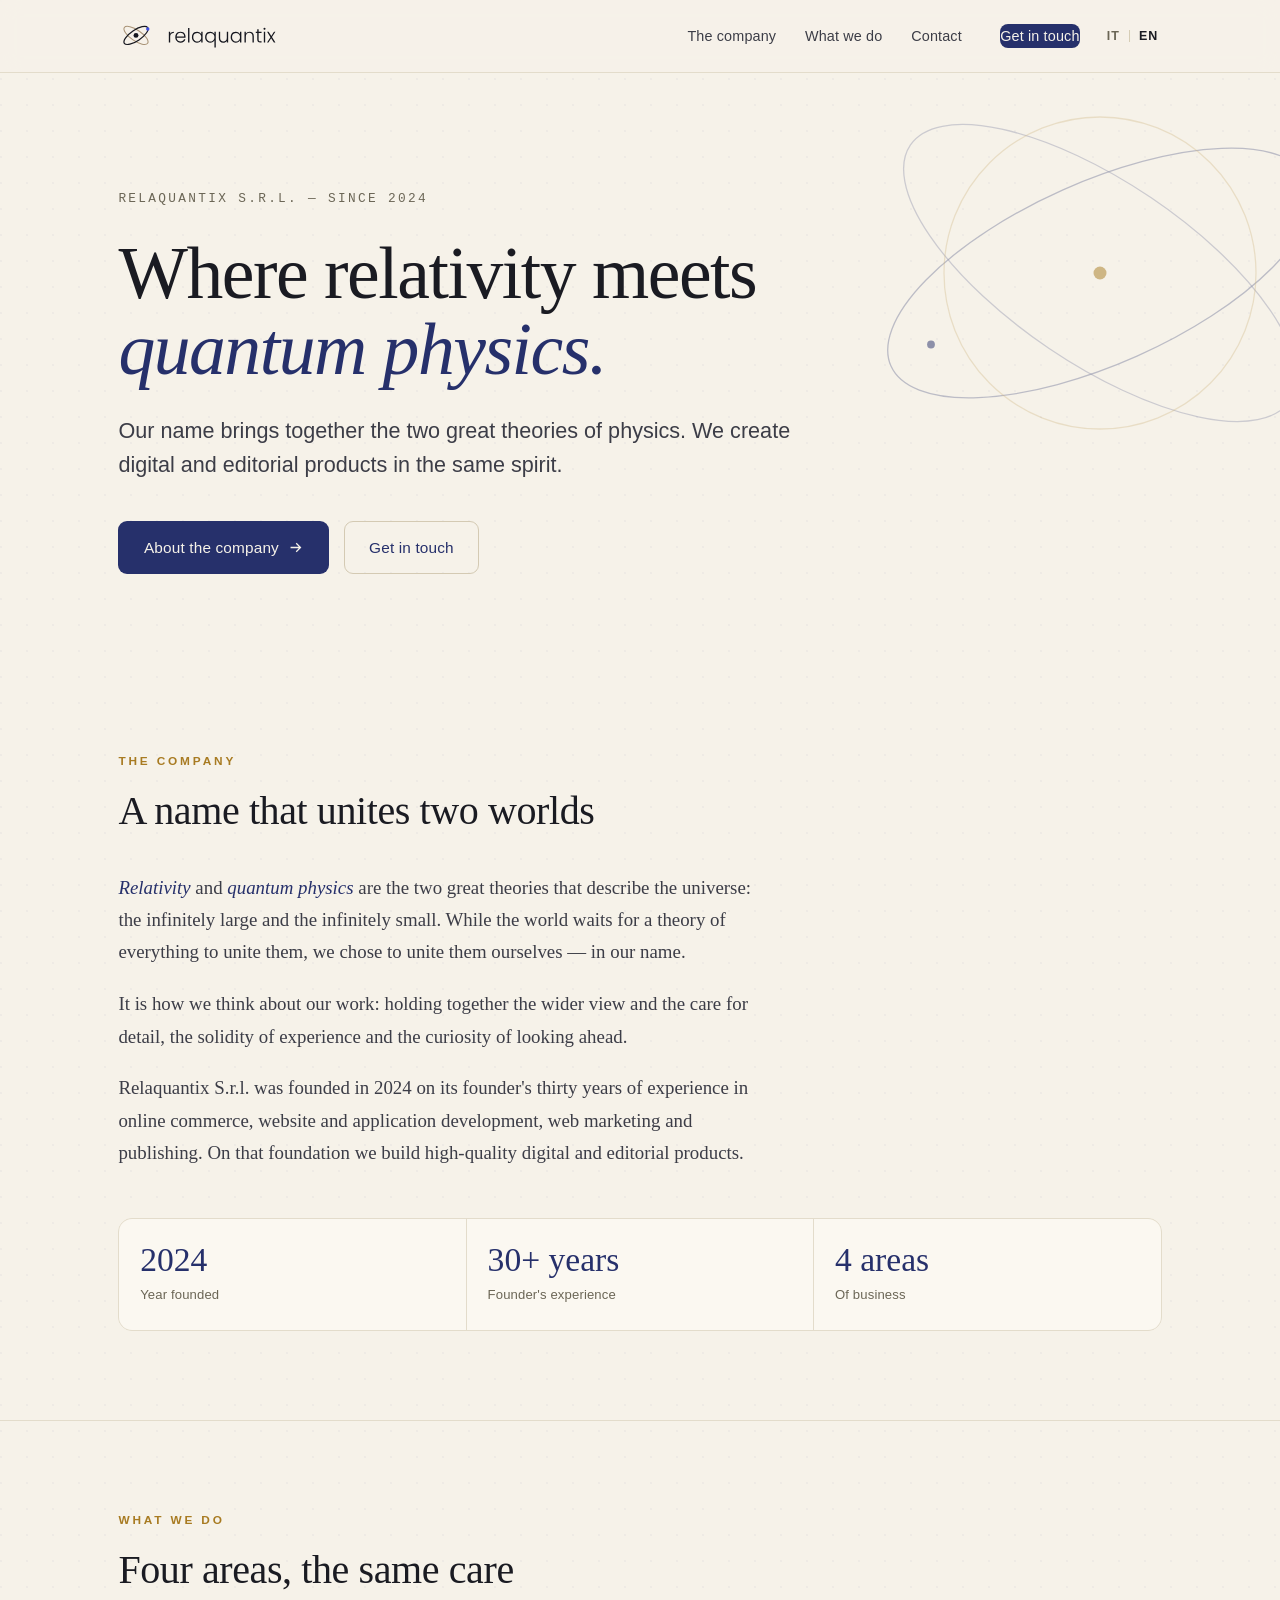
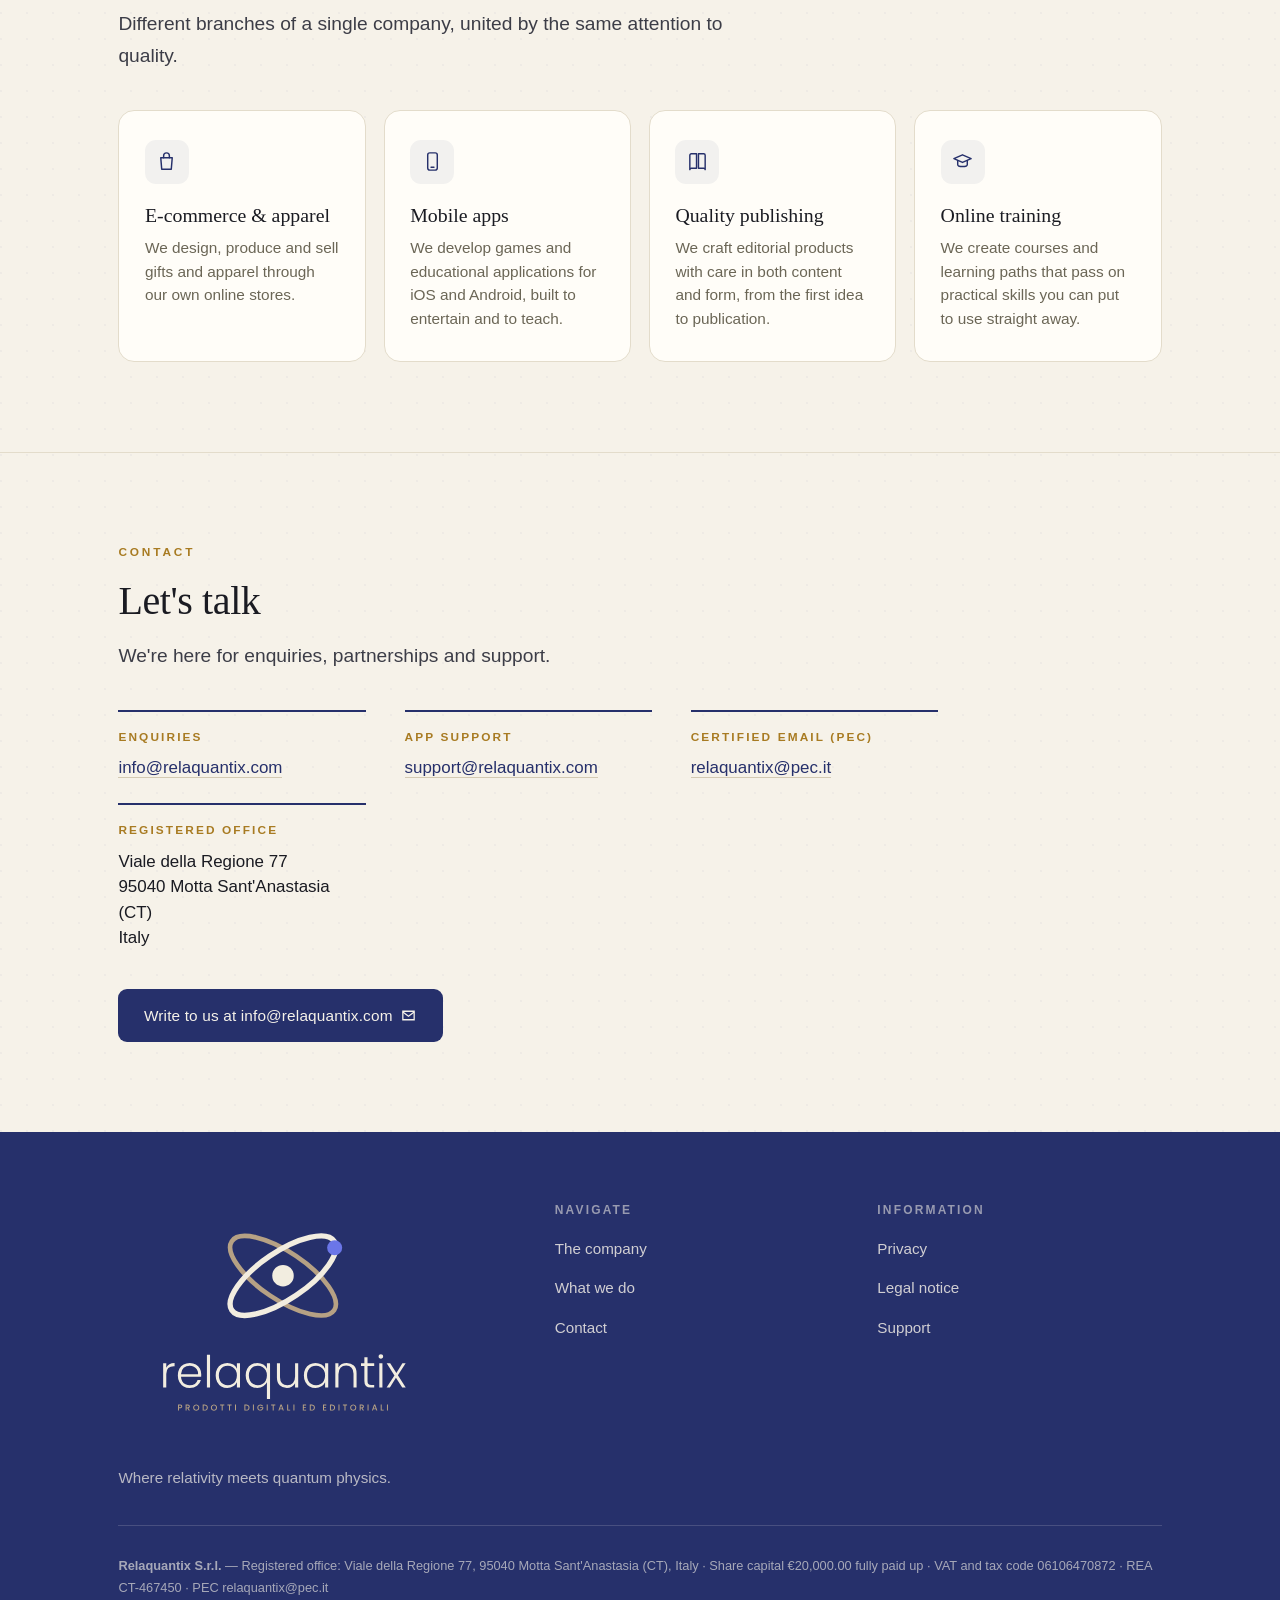
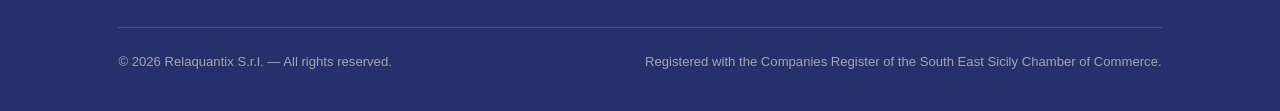
==== en/index.html @ daadb249 "Versione inglese del sito con selettore IT/EN L'italiano resta alla radice, l'inglese vive sotto /en" ====
<!DOCTYPE html>
<html lang="en">
<head>
  <meta charset="UTF-8">
  <meta name="viewport" content="width=device-width, initial-scale=1">
  <title>Relaquantix S.r.l. — High-quality digital and editorial products</title>
  <meta name="description" content="Relaquantix S.r.l. creates high-quality digital and editorial products: e-commerce and apparel, mobile apps, publishing and online training. Where relativity meets quantum physics.">
  <link rel="canonical" href="https://relaquantix.com/en/">
  <link rel="alternate" hreflang="it" href="https://relaquantix.com/">
  <link rel="alternate" hreflang="en" href="https://relaquantix.com/en/">
  <link rel="alternate" hreflang="x-default" href="https://relaquantix.com/">
  <meta name="theme-color" content="#f6f2e9">
  <link rel="icon" href="/assets/img/favicon.svg" type="image/svg+xml">
  <meta property="og:type" content="website">
  <meta property="og:site_name" content="Relaquantix S.r.l.">
  <meta property="og:title" content="Relaquantix S.r.l. — High-quality digital and editorial products">
  <meta property="og:description" content="Where relativity meets quantum physics. E-commerce, apps, publishing and online training.">
  <meta property="og:url" content="https://relaquantix.com/en/">
  <meta property="og:locale" content="en_GB">
  <meta property="og:locale:alternate" content="it_IT">
  <link rel="stylesheet" href="/assets/css/style.css?v=6">
</head>
<body>
  <a class="skip-link" href="#main">Skip to content</a>

  <header class="site-header">
    <div class="wrap nav-inner">
      <a class="brand" href="/en/" aria-label="Relaquantix, home">
        <svg class="brand-mark" viewBox="0 0 220 176" aria-hidden="true">
          <ellipse cx="110" cy="82" rx="86" ry="33" transform="rotate(34 110 82)" fill="none" stroke="#a99377" stroke-width="6.5"/>
          <ellipse cx="110" cy="82" rx="86" ry="33" transform="rotate(-34 110 82)" fill="none" stroke="#16171f" stroke-width="7.5"/>
          <circle cx="110" cy="82" r="15" fill="#16171f"/>
          <circle cx="182" cy="43" r="10.5" fill="#3f4fe0"/>
        </svg>
        <img class="brand-wordmark" src="/assets/img/logo/wordmark.svg?v=6" width="706" height="160" alt="">
      </a>
      <ul class="nav-links" id="nav-links">
        <li><a href="#about">The company</a></li>
        <li><a href="#what-we-do">What we do</a></li>
        <li><a href="#contact">Contact</a></li>
        <li><a class="nav-cta" href="#contact">Get in touch</a></li>
      </ul>
      <div class="lang">
        <a href="/" hreflang="it" lang="it">IT</a>
        <span class="lang-sep" aria-hidden="true">|</span>
        <a href="/en/" hreflang="en" aria-current="true">EN</a>
      </div>
      <button class="nav-toggle" aria-label="Open menu" aria-expanded="false" aria-controls="nav-links">
        <svg viewBox="0 0 24 24" aria-hidden="true"><path d="M4 7h16M4 12h16M4 17h16"/></svg>
      </button>
    </div>
  </header>

  <main id="main">
    <section class="hero">
      <div class="wrap">
        <svg class="hero-motif" viewBox="0 0 400 400" fill="none" aria-hidden="true">
          <ellipse cx="200" cy="200" rx="176" ry="70" transform="rotate(-24 200 200)" stroke="#26306b" stroke-width="1" opacity="0.55"/>
          <ellipse cx="200" cy="200" rx="176" ry="70" transform="rotate(34 200 200)" stroke="#26306b" stroke-width="1" opacity="0.4"/>
          <ellipse cx="200" cy="200" rx="120" ry="120" stroke="#a87b22" stroke-width="1" opacity="0.35"/>
          <circle cx="200" cy="200" r="5" fill="#a87b22"/>
          <circle cx="345" cy="150" r="3.4" fill="#26306b"/>
          <circle cx="70" cy="255" r="3" fill="#26306b"/>
        </svg>
        <div class="hero-inner">
          <p class="hero-eyebrow">Relaquantix S.r.l. — since 2024</p>
          <h1 class="hero-title">Where relativity meets <span class="accent">quantum physics.</span></h1>
          <p class="hero-sub">Our name brings together the two great theories of physics. We create digital and editorial products in the same spirit.</p>
          <div class="btn-row">
            <a class="btn btn-primary" href="#about">About the company
              <svg viewBox="0 0 24 24" aria-hidden="true"><path d="M5 12h14M13 6l6 6-6 6"/></svg>
            </a>
            <a class="btn btn-ghost" href="#contact">Get in touch</a>
          </div>
        </div>
      </div>
    </section>

    <section class="section" id="about" aria-labelledby="about-title">
      <div class="wrap">
        <div class="section-head reveal">
          <p class="eyebrow">The company</p>
          <h2 class="section-title" id="about-title">A name that unites two worlds</h2>
        </div>
        <div class="prose reveal">
          <p><em>Relativity</em> and <em>quantum physics</em> are the two great theories that describe the universe: the infinitely large and the infinitely small. While the world waits for a theory of everything to unite them, we chose to unite them ourselves — in our name.</p>
          <p>It is how we think about our work: holding together the wider view and the care for detail, the solidity of experience and the curiosity of looking ahead.</p>
          <p>Relaquantix S.r.l. was founded in 2024 on its founder's thirty years of experience in online commerce, website and application development, web marketing and publishing. On that foundation we build high-quality digital and editorial products.</p>
        </div>
        <div class="stats reveal">
          <div class="stat"><div class="stat-num">2024</div><div class="stat-label">Year founded</div></div>
          <div class="stat"><div class="stat-num">30+ years</div><div class="stat-label">Founder's experience</div></div>
          <div class="stat"><div class="stat-num">4 areas</div><div class="stat-label">Of business</div></div>
        </div>
      </div>
    </section>

    <section class="section" id="what-we-do" aria-labelledby="what-title">
      <div class="wrap">
        <div class="section-head reveal">
          <p class="eyebrow">What we do</p>
          <h2 class="section-title" id="what-title">Four areas, the same care</h2>
          <p class="lead">Different branches of a single company, united by the same attention to quality.</p>
        </div>
        <div class="cards">
          <article class="card reveal">
            <div class="card-ico"><svg viewBox="0 0 24 24" aria-hidden="true"><path d="M6 8h12l-1 12H7L6 8Z"/><path d="M9 8V6a3 3 0 0 1 6 0v2"/></svg></div>
            <h3 class="card-title">E-commerce &amp; apparel</h3>
            <p class="card-desc">We design, produce and sell gifts and apparel through our own online stores.</p>
          </article>
          <article class="card reveal">
            <div class="card-ico"><svg viewBox="0 0 24 24" aria-hidden="true"><rect x="7" y="3" width="10" height="18" rx="2.2"/><path d="M10.5 18h3"/></svg></div>
            <h3 class="card-title">Mobile apps</h3>
            <p class="card-desc">We develop games and educational applications for iOS and Android, built to entertain and to teach.</p>
          </article>
          <article class="card reveal">
            <div class="card-ico"><svg viewBox="0 0 24 24" aria-hidden="true"><path d="M4 5.5A1.5 1.5 0 0 1 5.5 4H11v15H5.5A1.5 1.5 0 0 0 4 20.5Z"/><path d="M20 5.5A1.5 1.5 0 0 0 18.5 4H13v15h5.5A1.5 1.5 0 0 1 20 20.5Z"/></svg></div>
            <h3 class="card-title">Quality publishing</h3>
            <p class="card-desc">We craft editorial products with care in both content and form, from the first idea to publication.</p>
          </article>
          <article class="card reveal">
            <div class="card-ico"><svg viewBox="0 0 24 24" aria-hidden="true"><path d="M3 9l9-4 9 4-9 4-9-4Z"/><path d="M7 11v4c0 1.3 2.2 2.3 5 2.3s5-1 5-2.3v-4"/></svg></div>
            <h3 class="card-title">Online training</h3>
            <p class="card-desc">We create courses and learning paths that pass on practical skills you can put to use straight away.</p>
          </article>
        </div>
      </div>
    </section>

    <section class="section" id="contact" aria-labelledby="contact-title">
      <div class="wrap">
        <div class="section-head reveal">
          <p class="eyebrow">Contact</p>
          <h2 class="section-title" id="contact-title">Let's talk</h2>
          <p class="lead">We're here for enquiries, partnerships and support.</p>
        </div>
        <div class="contact-grid reveal">
          <div class="contact-item">
            <div class="contact-label">Enquiries</div>
            <div class="contact-value"><a href="mailto:info@relaquantix.com">info@relaquantix.com</a></div>
          </div>
          <div class="contact-item">
            <div class="contact-label">App support</div>
            <div class="contact-value"><a href="mailto:support@relaquantix.com">support@relaquantix.com</a></div>
          </div>
          <div class="contact-item">
            <div class="contact-label">Certified email (PEC)</div>
            <div class="contact-value"><a href="mailto:relaquantix@pec.it">relaquantix@pec.it</a></div>
          </div>
          <div class="contact-item">
            <div class="contact-label">Registered office</div>
            <div class="contact-value">Viale della Regione 77<br>95040 Motta Sant'Anastasia (CT)<br>Italy</div>
          </div>
        </div>
        <div class="btn-row reveal">
          <a class="btn btn-primary" href="mailto:info@relaquantix.com">Write to us at info@relaquantix.com
            <svg viewBox="0 0 24 24" aria-hidden="true"><path d="M4 6h16v12H4z"/><path d="M4 7l8 6 8-6"/></svg>
          </a>
        </div>
      </div>
    </section>
  </main>

  <footer class="site-footer">
    <div class="wrap">
      <div class="footer-inner">
        <div class="footer-brand">
          <img class="footer-logo" src="/assets/img/logo/lockup-vertical-dark.svg?v=6" width="460" height="336" alt="Relaquantix">
          <p class="footer-tag">Where relativity meets quantum physics.</p>
        </div>
        <nav class="footer-col" aria-label="Navigate">
          <h4>Navigate</h4>
          <ul>
            <li><a href="#about">The company</a></li>
            <li><a href="#what-we-do">What we do</a></li>
            <li><a href="#contact">Contact</a></li>
          </ul>
        </nav>
        <nav class="footer-col" aria-label="Information">
          <h4>Information</h4>
          <ul>
            <li><a href="/en/privacy.html">Privacy</a></li>
            <li><a href="/en/legal.html">Legal notice</a></li>
            <li><a href="/en/support.html">Support</a></li>
          </ul>
        </nav>
      </div>
      <div class="footer-legal">
        <strong>Relaquantix S.r.l.</strong> — Registered office: Viale della Regione 77, 95040 Motta Sant'Anastasia (CT), Italy · Share capital €20,000.00 fully paid up · VAT and tax code 06106470872 · REA CT-467450 · PEC relaquantix@pec.it
      </div>
      <div class="footer-bottom">
        <span>© <span id="year">2026</span> Relaquantix S.r.l. — All rights reserved.</span>
        <span>Registered with the Companies Register of the South East Sicily Chamber of Commerce.</span>
      </div>
    </div>
  </footer>

  <script src="/assets/js/main.js?v=6" defer></script>
</body>
</html>
---- assets/css/style.css ----
/* Relaquantix S.r.l. — direzione visiva "Luce editoriale"
   Sistema di stile condiviso da tutte le pagine. */

:root{
  --ivory:#f6f2e9;
  --ivory-2:#fbf8f1;
  --paper:#fffdf8;
  --ink:#1a1b22;
  --ink-soft:#3c3d47;
  --muted:#6b6656;
  --indigo:#26306b;
  --indigo-2:#343f88;
  --gold:#a87b22;
  --gold-2:#c19233;
  --line:#e3dccb;
  --line-2:#d4cab3;
  --maxw:1120px;
  --read:70ch;
  --serif:"Baskerville","Baskerville Old Face","Hoefler Text","Big Caslon",Georgia,"Times New Roman",serif;
  --sans:-apple-system,BlinkMacSystemFont,"Segoe UI",Roboto,"Helvetica Neue",Arial,sans-serif;
  --mono:ui-monospace,"SF Mono",Menlo,Consolas,monospace;
  --shadow:0 22px 50px -28px rgba(26,27,34,.35);
}

*,*::before,*::after{box-sizing:border-box;}
html{scroll-behavior:smooth;-webkit-text-size-adjust:100%;}
body{
  margin:0;
  background:
    radial-gradient(circle at 1px 1px, rgba(38,48,107,.035) 1px, transparent 0) 0 0/26px 26px,
    var(--ivory);
  color:var(--ink);
  font-family:var(--sans);
  font-size:17px;
  line-height:1.65;
  -webkit-font-smoothing:antialiased;
  text-rendering:optimizeLegibility;
}
h1,h2,h3,h4{font-family:var(--serif);font-weight:500;line-height:1.14;color:var(--ink);margin:0;text-wrap:balance;}
p{margin:0;}
a{color:var(--indigo);text-decoration:none;}
img,svg{max-width:100%;display:block;}

.wrap{max-width:var(--maxw);margin:0 auto;padding:0 clamp(1.2rem,4vw,2.4rem);}
.sr-only{position:absolute;width:1px;height:1px;padding:0;margin:-1px;overflow:hidden;clip:rect(0,0,0,0);border:0;}
.skip-link{position:absolute;left:-999px;top:0;z-index:100;background:var(--indigo);color:var(--ivory);
  padding:.7em 1.1em;border-radius:0 0 8px 0;}
.skip-link:focus{left:0;}
:focus-visible{outline:2.5px solid var(--gold-2);outline-offset:3px;border-radius:2px;}

/* ---------- Header ---------- */
.site-header{position:sticky;top:0;z-index:50;background:rgba(246,242,233,.86);
  backdrop-filter:saturate(140%) blur(10px);-webkit-backdrop-filter:saturate(140%) blur(10px);
  border-bottom:1px solid var(--line);}
.nav-inner{display:flex;align-items:center;gap:1.5rem;height:72px;}
.brand{display:flex;align-items:center;gap:.6rem;text-decoration:none;flex:none;}
.brand-mark{width:36px;height:auto;flex:none;}
.brand-wordmark{height:26px;width:auto;display:block;}
.nav-links{display:flex;align-items:center;gap:1.8rem;margin-left:auto;list-style:none;padding:0;}
.nav-links a{color:var(--ink-soft);font-size:.9rem;letter-spacing:.01em;position:relative;padding:.3em 0;}
.nav-links a:hover{color:var(--indigo);}
.nav-links a::after{content:"";position:absolute;left:0;right:100%;bottom:0;height:1.5px;
  background:var(--gold);transition:right .28s ease;}
.nav-links a:hover::after{right:0;}
.nav-cta{margin-left:.6rem;background:var(--indigo);color:var(--ivory)!important;
  padding:.55em 1.1em;border-radius:8px;font-size:.86rem;font-weight:500;letter-spacing:.01em;}
.nav-cta::after{display:none;}
.nav-cta:hover{background:var(--indigo-2);}
.lang{display:flex;align-items:center;gap:.3rem;flex:none;}
.lang a{font-family:var(--sans);font-size:.78rem;font-weight:600;letter-spacing:.09em;
  color:var(--muted);padding:.4em .25em;border-radius:4px;}
.lang a:hover{color:var(--indigo);}
.lang a[aria-current="true"]{color:var(--ink);}
.lang-sep{color:var(--line-2);font-size:.75rem;user-select:none;}
.nav-toggle{display:none;width:44px;height:44px;border:1px solid var(--line-2);
  background:transparent;border-radius:8px;cursor:pointer;color:var(--ink);}
.nav-toggle svg{width:22px;height:22px;margin:auto;stroke:currentColor;fill:none;stroke-width:1.7;}

/* ---------- Sections ---------- */
main{display:block;}
.section{padding:clamp(3.4rem,7vw,6rem) 0;scroll-margin-top:88px;}
.section + .section{border-top:1px solid var(--line);}
.section-head{max-width:var(--read);margin-bottom:2.4rem;}
.eyebrow{font-family:var(--sans);font-size:.74rem;font-weight:600;letter-spacing:.24em;
  text-transform:uppercase;color:var(--gold);margin-bottom:1rem;}
.section-title{font-size:clamp(1.7rem,3.6vw,2.5rem);letter-spacing:-.01em;}
.lead{font-size:clamp(1.05rem,2vw,1.2rem);color:var(--ink-soft);margin-top:1rem;}
.prose{font-family:var(--serif);font-size:1.18rem;line-height:1.72;color:var(--ink-soft);max-width:var(--read);}
.prose p + p{margin-top:1.2rem;}
.prose em{color:var(--indigo);font-style:italic;}

/* ---------- Hero ---------- */
.hero{position:relative;overflow:hidden;padding:clamp(4rem,9vw,7.5rem) 0 clamp(3.4rem,7vw,5.5rem);}
.hero-motif{position:absolute;top:-60px;right:-80px;width:min(48vw,520px);opacity:.5;pointer-events:none;z-index:0;}
.hero-inner{position:relative;z-index:1;max-width:820px;}
.hero-eyebrow{font-family:var(--mono);font-size:.8rem;letter-spacing:.18em;text-transform:uppercase;
  color:var(--muted);margin-bottom:1.6rem;}
.hero-title{font-size:clamp(2.5rem,6.5vw,4.6rem);line-height:1.04;letter-spacing:-.02em;}
.hero-title .accent{color:var(--indigo);font-style:italic;}
.hero-sub{font-size:clamp(1.1rem,2.2vw,1.35rem);color:var(--ink-soft);max-width:56ch;margin-top:1.6rem;line-height:1.6;}
.btn-row{display:flex;flex-wrap:wrap;gap:.9rem;margin-top:2.4rem;}
.btn{display:inline-flex;align-items:center;gap:.5em;font-family:var(--sans);font-size:.96rem;
  font-weight:500;letter-spacing:.01em;padding:.85em 1.6em;border-radius:9px;cursor:pointer;
  border:1px solid transparent;transition:transform .18s ease,background .2s ease,box-shadow .2s ease;}
.btn:active{transform:translateY(1px);}
.btn-primary{background:var(--indigo);color:var(--ivory);box-shadow:var(--shadow);}
.btn-primary:hover{background:var(--indigo-2);}
.btn-ghost{background:transparent;border-color:var(--line-2);color:var(--indigo);}
.btn-ghost:hover{border-color:var(--indigo);background:rgba(38,48,107,.04);}
.btn svg{width:17px;height:17px;stroke:currentColor;fill:none;stroke-width:1.8;}

/* ---------- Stats ---------- */
.stats{display:grid;grid-template-columns:repeat(3,minmax(0,1fr));gap:1px;margin-top:3rem;
  background:var(--line);border:1px solid var(--line);border-radius:14px;overflow:hidden;}
.stat{background:var(--ivory-2);padding:1.5rem 1.3rem;}
.stat-num{font-family:var(--serif);font-size:clamp(1.6rem,3vw,2.1rem);color:var(--indigo);line-height:1;}
.stat-label{font-size:.82rem;color:var(--muted);margin-top:.5rem;letter-spacing:.01em;}

/* ---------- Cards ---------- */
.cards{display:grid;grid-template-columns:repeat(auto-fit,minmax(232px,1fr));gap:1.1rem;}
.card{background:var(--paper);border:1px solid var(--line);border-radius:16px;padding:1.8rem 1.6rem 1.9rem;
  transition:transform .22s ease,box-shadow .22s ease,border-color .22s ease;}
.card:hover{transform:translateY(-4px);box-shadow:var(--shadow);border-color:var(--line-2);}
.card-ico{width:44px;height:44px;border-radius:11px;background:rgba(38,48,107,.06);
  display:grid;place-items:center;color:var(--indigo);margin-bottom:1.3rem;}
.card-ico svg{width:23px;height:23px;stroke:currentColor;fill:none;stroke-width:1.5;stroke-linecap:round;stroke-linejoin:round;}
.card-title{font-size:1.24rem;margin-bottom:.55rem;}
.card-desc{font-size:.96rem;color:var(--muted);line-height:1.55;}

/* ---------- Contact ---------- */
.contact-grid{display:grid;grid-template-columns:repeat(auto-fit,minmax(240px,1fr));gap:1.4rem 2.4rem;
  max-width:820px;}
.contact-item{border-top:2px solid var(--indigo);padding-top:1rem;}
.contact-label{font-size:.74rem;font-weight:600;letter-spacing:.18em;text-transform:uppercase;
  color:var(--gold);margin-bottom:.5rem;}
.contact-value{font-size:1.06rem;color:var(--ink);line-height:1.5;}
.contact-value a{border-bottom:1px solid var(--line-2);}
.contact-value a:hover{border-color:var(--gold);color:var(--gold);}

/* ---------- Footer ---------- */
.site-footer{background:var(--indigo);color:rgba(246,242,233,.82);margin-top:0;}
.site-footer a{color:rgba(246,242,233,.82);}
.footer-inner{display:grid;grid-template-columns:1.4fr 1fr 1fr;gap:2.4rem;
  padding:clamp(3rem,6vw,4.5rem) 0 2.2rem;}
.footer-logo{width:min(100%,330px);height:auto;}
.footer-tag{margin-top:1.3rem;font-size:.95rem;line-height:1.6;max-width:34ch;color:rgba(246,242,233,.7);}
.footer-col h4{font-family:var(--sans);font-size:.75rem;font-weight:600;letter-spacing:.18em;
  text-transform:uppercase;color:rgba(246,242,233,.55);margin-bottom:1.1rem;}
.footer-col ul{list-style:none;padding:0;margin:0;display:flex;flex-direction:column;gap:.7rem;}
.footer-col a{font-size:.95rem;}
.footer-col a:hover{color:var(--gold-2);}
.footer-legal{border-top:1px solid rgba(246,242,233,.16);padding:1.8rem 0;
  font-size:.8rem;line-height:1.7;color:rgba(246,242,233,.62);}
.footer-bottom{border-top:1px solid rgba(246,242,233,.16);padding:1.4rem 0 2.4rem;
  display:flex;flex-wrap:wrap;gap:.6rem 1.4rem;justify-content:space-between;
  font-size:.82rem;color:rgba(246,242,233,.6);}

/* ---------- Documento (privacy / note legali / supporto) ---------- */
.doc{padding:clamp(2.6rem,6vw,4.5rem) 0 clamp(3rem,7vw,5rem);}
.doc-inner{max-width:760px;}
.back-link{display:inline-flex;align-items:center;gap:.4em;font-size:.9rem;color:var(--muted);margin-bottom:2rem;}
.back-link:hover{color:var(--indigo);}
.back-link svg{width:16px;height:16px;stroke:currentColor;fill:none;stroke-width:1.8;}
.doc-title{font-size:clamp(2rem,4.5vw,2.9rem);letter-spacing:-.01em;}
.doc-updated{font-size:.86rem;color:var(--muted);margin-top:.8rem;font-family:var(--mono);letter-spacing:.02em;}
.doc-body{margin-top:2.6rem;color:var(--ink-soft);}
.doc-body h2{font-size:1.35rem;color:var(--indigo);margin:2.4rem 0 .8rem;}
.doc-body h3{font-size:1.08rem;font-family:var(--sans);font-weight:600;color:var(--ink);margin:1.6rem 0 .5rem;}
.doc-body p{margin:.7rem 0;line-height:1.7;}
.doc-body ul{margin:.7rem 0;padding-left:1.3rem;}
.doc-body li{margin:.4rem 0;line-height:1.65;}
.doc-body a{border-bottom:1px solid var(--line-2);}
.doc-body a:hover{border-color:var(--gold);}
.doc-note{background:var(--ivory-2);border:1px solid var(--line);border-left:3px solid var(--gold);
  border-radius:0 10px 10px 0;padding:1.1rem 1.3rem;margin:1.6rem 0;font-size:.95rem;}

/* ---------- Motion ---------- */
.reveal{opacity:0;transform:translateY(18px);transition:opacity .7s ease,transform .7s ease;}
.reveal.in{opacity:1;transform:none;}

/* ---------- Responsive ---------- */
@media (max-width:860px){
  .footer-inner{grid-template-columns:1fr 1fr;}
  .footer-brand{grid-column:1 / -1;}
}
@media (max-width:720px){
  .nav-toggle{display:grid;place-items:center;}
  .lang{margin-left:auto;}
  .nav-inner{gap:.9rem;}
  .nav-links{position:absolute;top:72px;left:0;right:0;flex-direction:column;align-items:stretch;
    gap:0;background:var(--ivory-2);border-bottom:1px solid var(--line);margin:0;padding:.5rem 0;
    box-shadow:var(--shadow);display:none;}
  .nav-links.open{display:flex;}
  .nav-links li{border-top:1px solid var(--line);}
  .nav-links li:first-child{border-top:0;}
  .nav-links a{display:block;padding:1rem clamp(1.2rem,4vw,2.4rem);}
  .nav-links a::after{display:none;}
  .nav-cta{margin:.6rem clamp(1.2rem,4vw,2.4rem);text-align:center;}
}
@media (max-width:480px){
  .stats{grid-template-columns:1fr;}
  .footer-inner{grid-template-columns:1fr;}
}
@media (prefers-reduced-motion:reduce){
  html{scroll-behavior:auto;}
  .reveal{opacity:1;transform:none;transition:none;}
  .card,.btn{transition:none;}
}
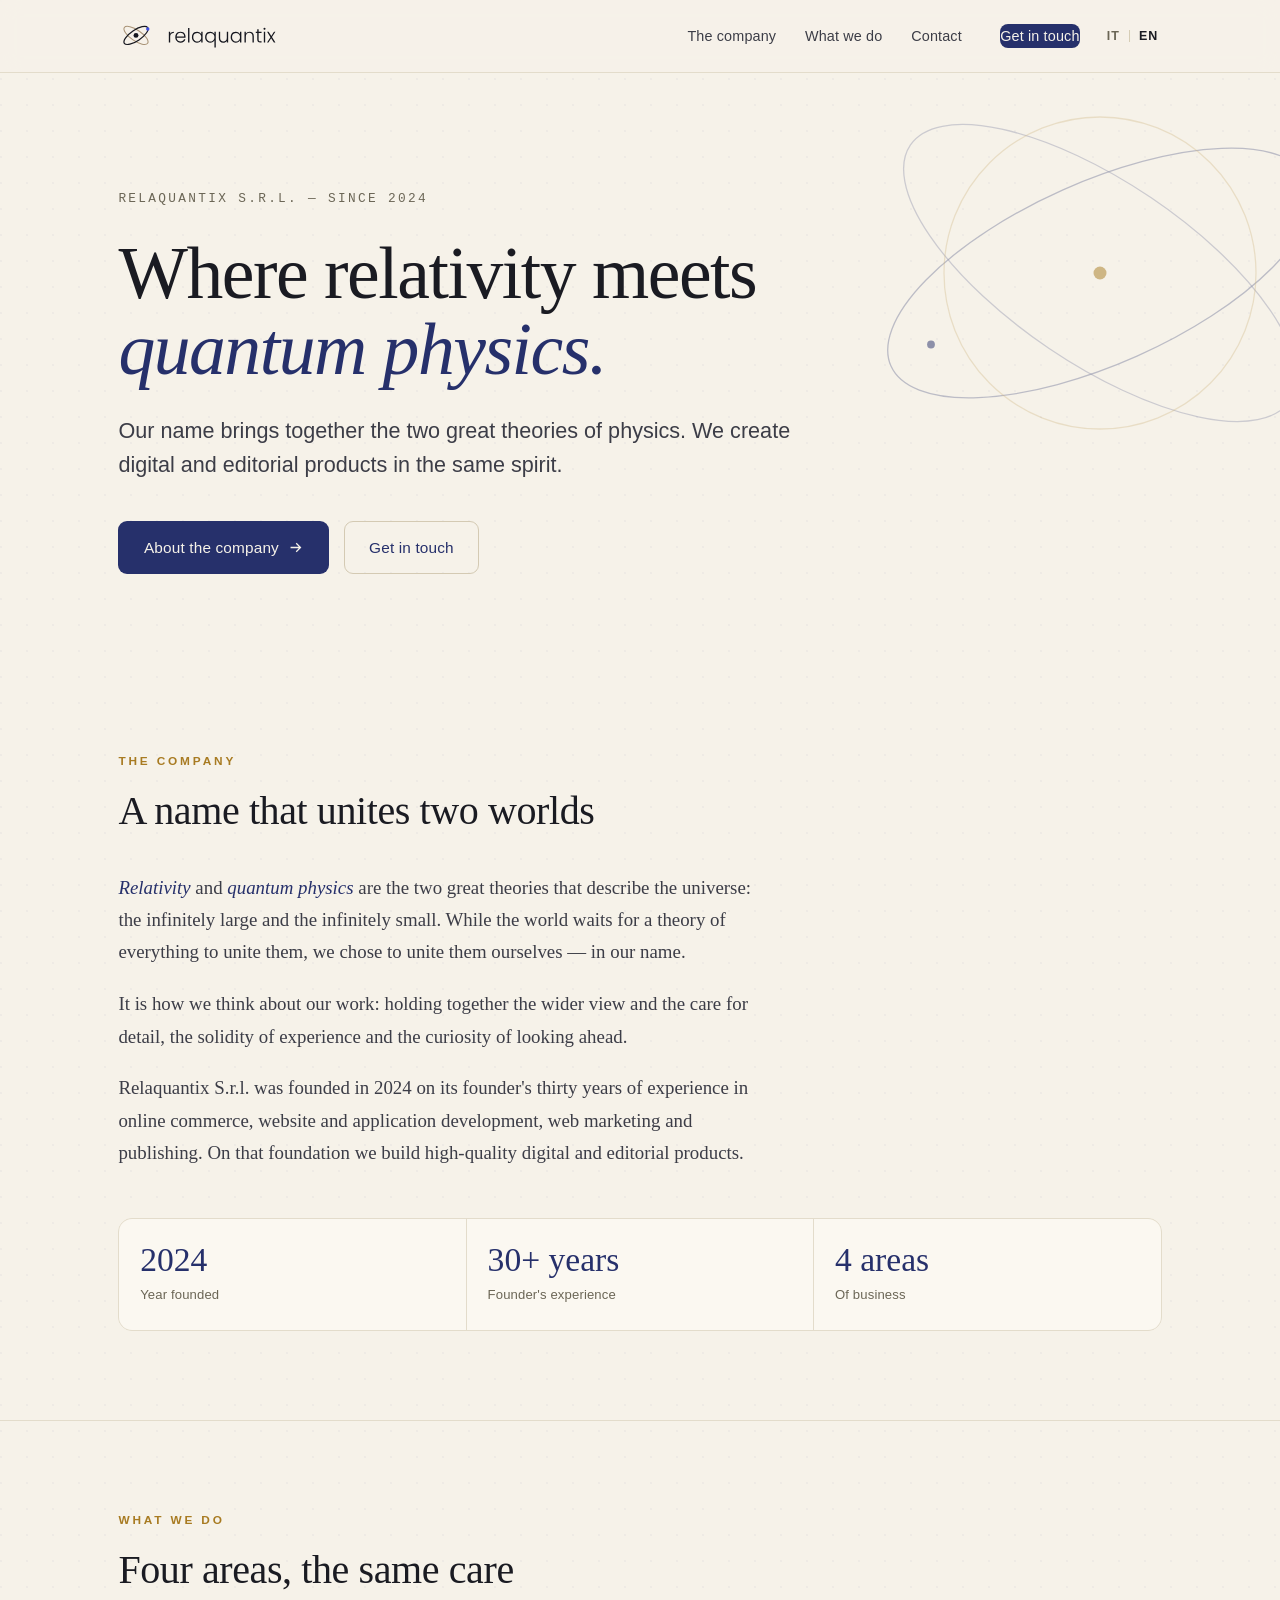
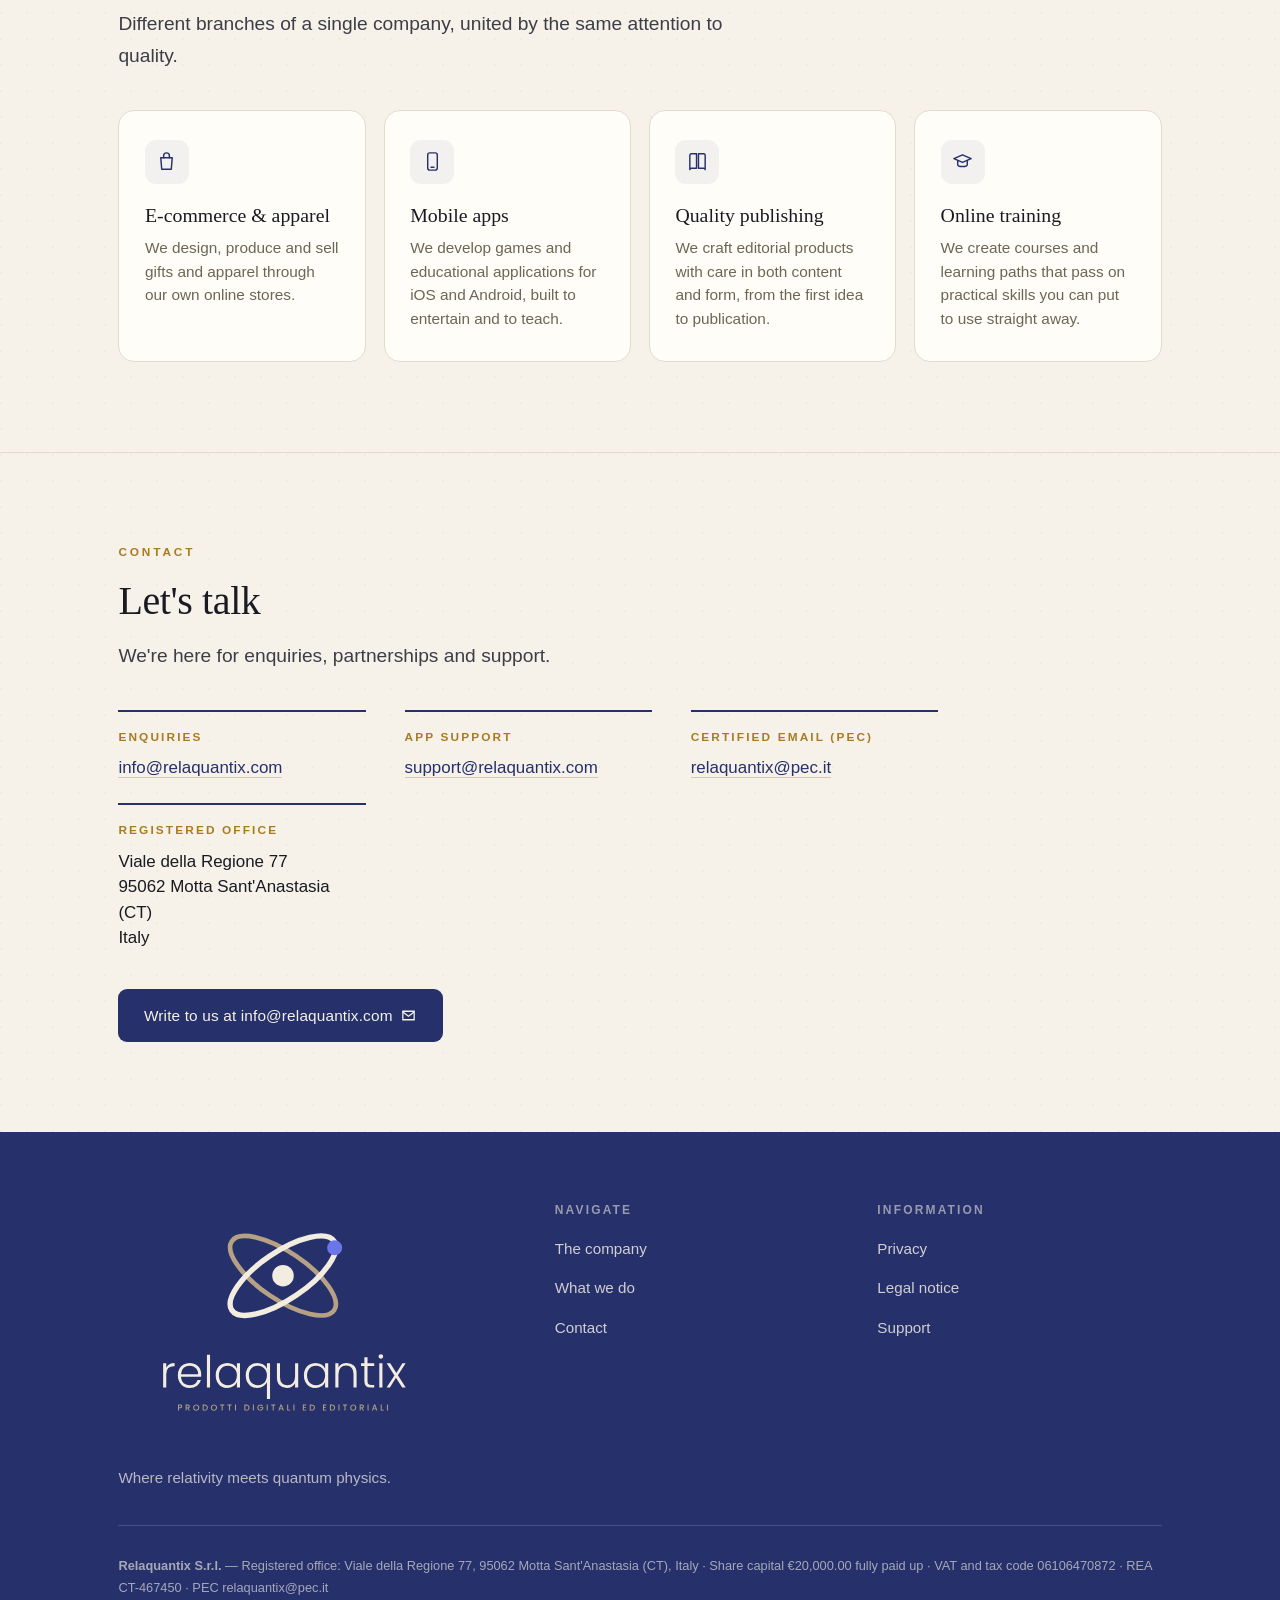
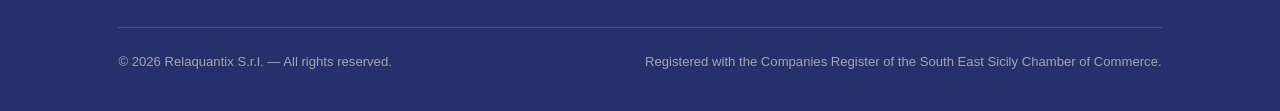
==== commit d3997ec4: "Corregge il CAP della sede legale: 95040 diventa 95062 Il CAP era stato preso dalla visura camerale " ====
--- a/en/index.html
+++ b/en/index.html
@@ -18,7 +18,7 @@
   <meta property="og:url" content="https://relaquantix.com/en/">
   <meta property="og:locale" content="en_GB">
   <meta property="og:locale:alternate" content="it_IT">
-  <link rel="stylesheet" href="/assets/css/style.css?v=6">
+  <link rel="stylesheet" href="/assets/css/style.css?v=7">
 </head>
 <body>
   <a class="skip-link" href="#main">Skip to content</a>
@@ -32,7 +32,7 @@
           <circle cx="110" cy="82" r="15" fill="#16171f"/>
           <circle cx="182" cy="43" r="10.5" fill="#3f4fe0"/>
         </svg>
-        <img class="brand-wordmark" src="/assets/img/logo/wordmark.svg?v=6" width="706" height="160" alt="">
+        <img class="brand-wordmark" src="/assets/img/logo/wordmark.svg?v=7" width="706" height="160" alt="">
       </a>
       <ul class="nav-links" id="nav-links">
         <li><a href="#about">The company</a></li>
@@ -149,7 +149,7 @@
           </div>
           <div class="contact-item">
             <div class="contact-label">Registered office</div>
-            <div class="contact-value">Viale della Regione 77<br>95040 Motta Sant'Anastasia (CT)<br>Italy</div>
+            <div class="contact-value">Viale della Regione 77<br>95062 Motta Sant'Anastasia (CT)<br>Italy</div>
           </div>
         </div>
         <div class="btn-row reveal">
@@ -165,7 +165,7 @@
     <div class="wrap">
       <div class="footer-inner">
         <div class="footer-brand">
-          <img class="footer-logo" src="/assets/img/logo/lockup-vertical-dark.svg?v=6" width="460" height="336" alt="Relaquantix">
+          <img class="footer-logo" src="/assets/img/logo/lockup-vertical-dark.svg?v=7" width="460" height="336" alt="Relaquantix">
           <p class="footer-tag">Where relativity meets quantum physics.</p>
         </div>
         <nav class="footer-col" aria-label="Navigate">
@@ -186,7 +186,7 @@
         </nav>
       </div>
       <div class="footer-legal">
-        <strong>Relaquantix S.r.l.</strong> — Registered office: Viale della Regione 77, 95040 Motta Sant'Anastasia (CT), Italy · Share capital €20,000.00 fully paid up · VAT and tax code 06106470872 · REA CT-467450 · PEC relaquantix@pec.it
+        <strong>Relaquantix S.r.l.</strong> — Registered office: Viale della Regione 77, 95062 Motta Sant'Anastasia (CT), Italy · Share capital €20,000.00 fully paid up · VAT and tax code 06106470872 · REA CT-467450 · PEC relaquantix@pec.it
       </div>
       <div class="footer-bottom">
         <span>© <span id="year">2026</span> Relaquantix S.r.l. — All rights reserved.</span>
@@ -195,6 +195,6 @@
     </div>
   </footer>
 
-  <script src="/assets/js/main.js?v=6" defer></script>
+  <script src="/assets/js/main.js?v=7" defer></script>
 </body>
 </html>
--- a/assets/css/style.css
+++ b/assets/css/style.css
@@ -163,6 +163,11 @@
 .back-link svg{width:16px;height:16px;stroke:currentColor;fill:none;stroke-width:1.8;}
 .doc-title{font-size:clamp(2rem,4.5vw,2.9rem);letter-spacing:-.01em;}
 .doc-updated{font-size:.86rem;color:var(--muted);margin-top:.8rem;font-family:var(--mono);letter-spacing:.02em;}
+.doc-langs{margin-top:1.1rem;font-size:.88rem;color:var(--muted);line-height:1.8;}
+.doc-langs strong{color:var(--ink);font-weight:600;}
+.doc-langs a{border-bottom:1px solid var(--line-2);}
+.doc-langs a:hover{color:var(--gold);border-color:var(--gold);}
+.doc-langs .sep{color:var(--muted);margin:0 .45em;}
 .doc-body{margin-top:2.6rem;color:var(--ink-soft);}
 .doc-body h2{font-size:1.35rem;color:var(--indigo);margin:2.4rem 0 .8rem;}
 .doc-body h3{font-size:1.08rem;font-family:var(--sans);font-weight:600;color:var(--ink);margin:1.6rem 0 .5rem;}
